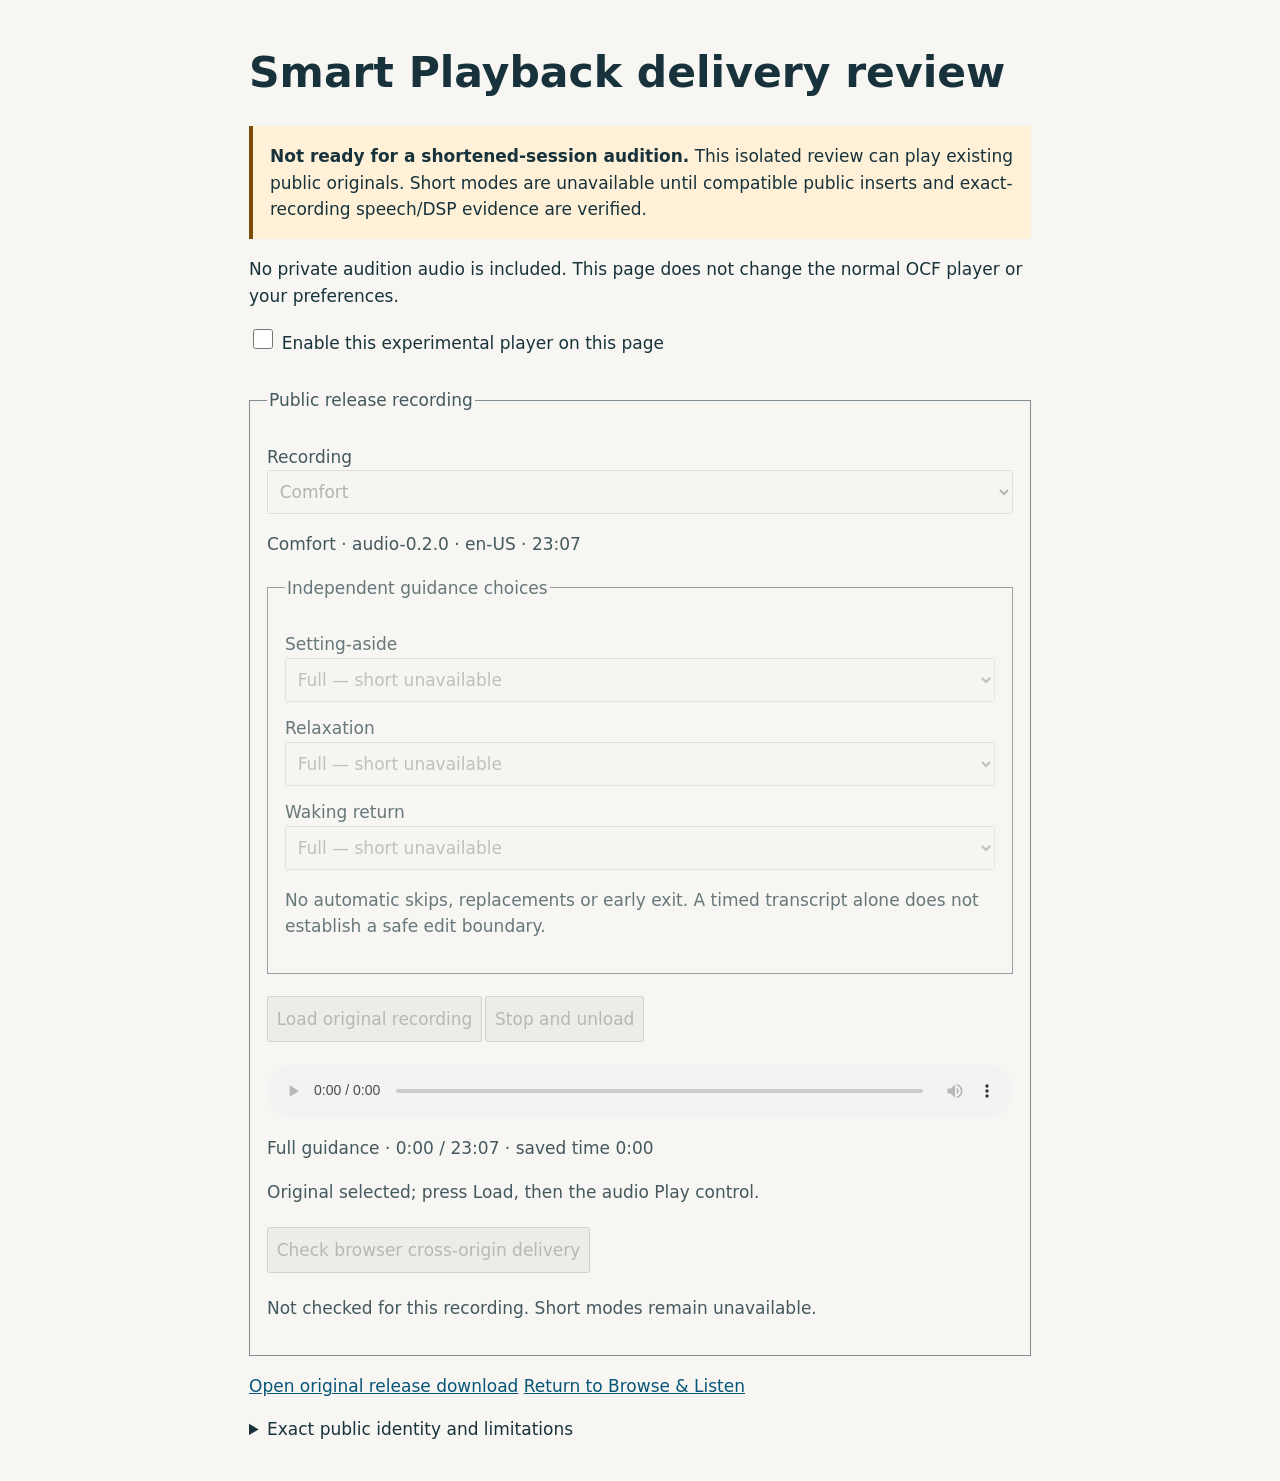
==== site/experiments/smart-playback/preview.html @ f5033d9a "Add isolated public Smart Playback delivery review with unsafe modes gated" ====
<!doctype html><html lang="en"><head><meta charset="utf-8"><meta name="viewport" content="width=device-width,initial-scale=1"><meta name="robots" content="noindex,nofollow"><meta name="referrer" content="no-referrer"><title>Smart Playback delivery review — OCF experiment</title><link rel="stylesheet" href="./review.css"></head><body><main id="main">
<h1>Smart Playback delivery review</h1><p class="notice"><strong>Not ready for a shortened-session audition.</strong> This isolated review can play existing public originals. Short modes are unavailable until compatible public inserts and exact-recording speech/DSP evidence are verified.</p>
<p>No private audition audio is included. This page does not change the normal OCF player or your preferences.</p>
<label class="opt"><input id="enable" type="checkbox"> Enable this experimental player on this page</label>
<fieldset id="controls" disabled><legend>Public release recording</legend><label>Recording <select id="recording"></select></label><p id="identity"></p>
<fieldset><legend>Independent guidance choices</legend><label>Setting-aside <select id="setting-aside" disabled><option>Full — short unavailable</option></select></label><label>Relaxation <select id="relaxation" disabled><option>Full — short unavailable</option></select></label><label>Waking return <select id="return" disabled><option>Full — short unavailable</option></select></label><p id="eligibility">No automatic skips, replacements or early exit. A timed transcript alone does not establish a safe edit boundary.</p></fieldset>
<button id="load" type="button">Load original recording</button><button id="stop" type="button">Stop and unload</button><audio id="audio" controls preload="none" aria-label="Original public release recording"></audio><p id="timing">Full guidance · saved time 0:00</p><p id="status" role="status">Enable the player to inspect a recording. Nothing plays automatically.</p>
<button id="probe" type="button">Check browser cross-origin delivery</button><p id="delivery" role="status">Not checked. Native playback and Web Audio access are separate capabilities.</p>
</fieldset><p><a id="download" hidden>Open original release download</a> <a href="../../functions/">Return to Browse &amp; Listen</a></p><details><summary>Exact public identity and limitations</summary><pre id="provenance"></pre><p>Hashes identify the published asset; this page does not download the entire recording to re-hash it. A successful network probe is not editorial approval. GitHub redirects may permit native playback while blocking fetch/Web Audio. No proxy or rehosting is used.</p><p>Only Full Guidance is available in this draft. The local private prototype's successful listening comparison does not establish browser transition quality or compatibility with this release.</p></details>
<noscript>This review needs JavaScript. The ordinary website and original release downloads remain available.</noscript></main><script type="module" src="./review.mjs"></script></body></html>
---- site/experiments/smart-playback/review.css ----
:root{color-scheme:light dark;font:17px/1.55 system-ui,sans-serif}body{margin:0;background:#f7f6f2;color:#17323b}main{max-width:46rem;margin:auto;padding:1.2rem}h1{line-height:1.15;font-size:clamp(1.8rem,5vw,2.5rem)}.notice{border-left:4px solid #7e4c09;padding:1rem;background:#fff1d8}label{display:block;margin:.8rem 0}fieldset{margin:1rem 0;padding:1rem;border:1px solid #64747b;min-width:0}select,button,audio{max-width:100%;font:inherit}select,audio{display:block;width:100%}select,button{min-height:44px;padding:.45rem}button{margin:.3rem .2rem .3rem 0}input{width:1.2rem;height:1.2rem}.opt{min-height:44px}a{color:#075579}a:focus-visible,button:focus-visible,select:focus-visible,input:focus-visible,summary:focus-visible{outline:3px solid #bd4b00;outline-offset:3px}pre{white-space:pre-wrap;overflow-wrap:anywhere;font-size:.8rem}audio{margin:1rem 0}summary{cursor:pointer;min-height:44px}fieldset:disabled{opacity:.8}@media(prefers-color-scheme:dark){body{background:#14242b;color:#eef5f6}.notice{background:#3c2f1b}a{color:#93d7ff}}
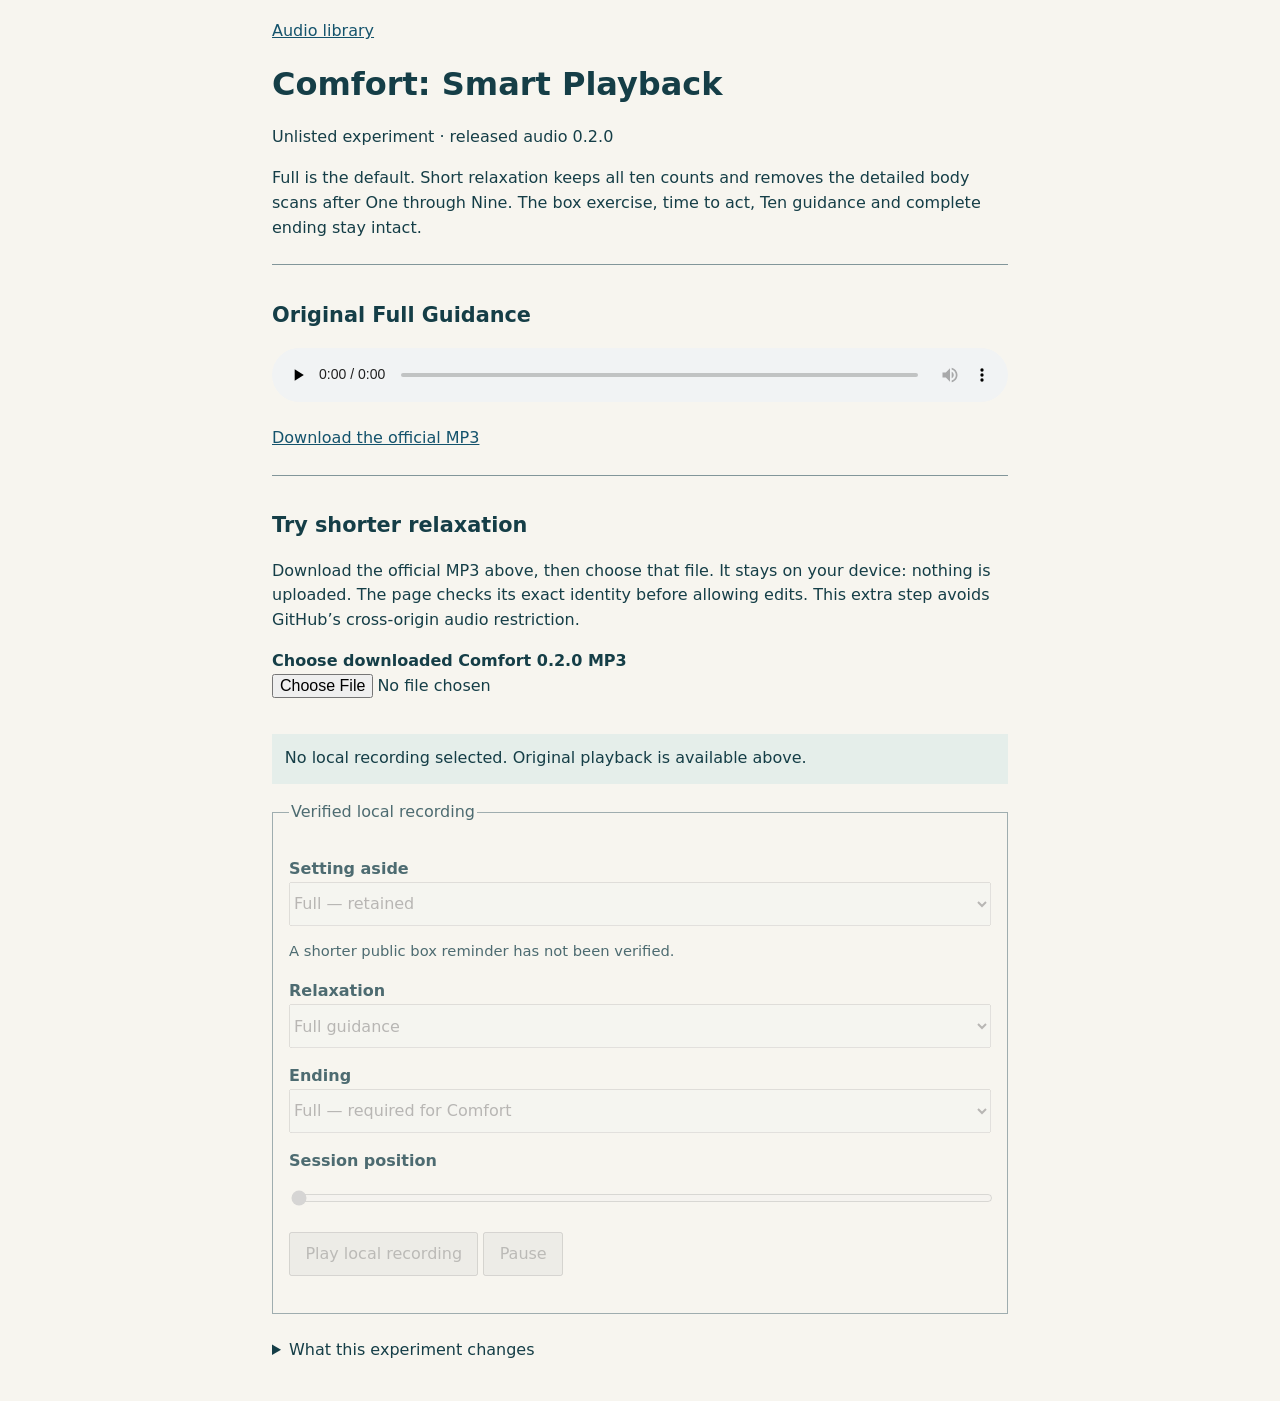
==== commit a06e6a5b: "Enable verified local-file Comfort relaxation experiment" ====
--- a/site/experiments/smart-playback/preview.html
+++ b/site/experiments/smart-playback/preview.html
@@ -1,10 +1 @@
-<!doctype html><html lang="en"><head><meta charset="utf-8"><meta name="viewport" content="width=device-width,initial-scale=1"><meta name="robots" content="noindex,nofollow"><meta name="referrer" content="no-referrer"><title>Smart Playback delivery review — OCF experiment</title><link rel="stylesheet" href="./review.css"></head><body><main id="main">
-<h1>Smart Playback delivery review</h1><p class="notice"><strong>Not ready for a shortened-session audition.</strong> This isolated review can play existing public originals. Short modes are unavailable until compatible public inserts and exact-recording speech/DSP evidence are verified.</p>
-<p>No private audition audio is included. This page does not change the normal OCF player or your preferences.</p>
-<label class="opt"><input id="enable" type="checkbox"> Enable this experimental player on this page</label>
-<fieldset id="controls" disabled><legend>Public release recording</legend><label>Recording <select id="recording"></select></label><p id="identity"></p>
-<fieldset><legend>Independent guidance choices</legend><label>Setting-aside <select id="setting-aside" disabled><option>Full — short unavailable</option></select></label><label>Relaxation <select id="relaxation" disabled><option>Full — short unavailable</option></select></label><label>Waking return <select id="return" disabled><option>Full — short unavailable</option></select></label><p id="eligibility">No automatic skips, replacements or early exit. A timed transcript alone does not establish a safe edit boundary.</p></fieldset>
-<button id="load" type="button">Load original recording</button><button id="stop" type="button">Stop and unload</button><audio id="audio" controls preload="none" aria-label="Original public release recording"></audio><p id="timing">Full guidance · saved time 0:00</p><p id="status" role="status">Enable the player to inspect a recording. Nothing plays automatically.</p>
-<button id="probe" type="button">Check browser cross-origin delivery</button><p id="delivery" role="status">Not checked. Native playback and Web Audio access are separate capabilities.</p>
-</fieldset><p><a id="download" hidden>Open original release download</a> <a href="../../functions/">Return to Browse &amp; Listen</a></p><details><summary>Exact public identity and limitations</summary><pre id="provenance"></pre><p>Hashes identify the published asset; this page does not download the entire recording to re-hash it. A successful network probe is not editorial approval. GitHub redirects may permit native playback while blocking fetch/Web Audio. No proxy or rehosting is used.</p><p>Only Full Guidance is available in this draft. The local private prototype's successful listening comparison does not establish browser transition quality or compatibility with this release.</p></details>
-<noscript>This review needs JavaScript. The ordinary website and original release downloads remain available.</noscript></main><script type="module" src="./review.mjs"></script></body></html>
+<!doctype html><html lang="en"><head><meta charset="utf-8"><meta name="viewport" content="width=device-width, initial-scale=1"><meta name="robots" content="noindex,nofollow"><meta name="referrer" content="no-referrer"><title>Comfort · Smart Playback experiment</title><link rel="stylesheet" href="./review.css"></head><body><main><a href="../../">Audio library</a><h1>Comfort: Smart Playback</h1><p>Unlisted experiment · released audio 0.2.0</p><p>Full is the default. Short relaxation keeps all ten counts and removes the detailed body scans after One through Nine. The box exercise, time to act, Ten guidance and complete ending stay intact.</p><section aria-labelledby="original-title"><h2 id="original-title">Original Full Guidance</h2><audio id="original" controls preload="none" aria-label="Original Comfort audio"></audio><p><a id="download">Download the official MP3</a></p></section><section aria-labelledby="local-title"><h2 id="local-title">Try shorter relaxation</h2><p>Download the official MP3 above, then choose that file. It stays on your device: nothing is uploaded. The page checks its exact identity before allowing edits. This extra step avoids GitHub’s cross-origin audio restriction.</p><label for="file">Choose downloaded Comfort 0.2.0 MP3</label><input id="file" type="file" disabled accept=".mp3,audio/mpeg"><p id="status" role="status" aria-live="polite">No local recording selected. Original playback is available above.</p><fieldset id="controls" disabled><legend>Verified local recording</legend><label for="preparation">Setting aside</label><select id="preparation" disabled><option>Full — retained</option></select><p class="help">A shorter public box reminder has not been verified.</p><label for="relaxation">Relaxation</label><select id="relaxation"><option value="full">Full guidance</option><option value="short">Short — all ten counts</option></select><label for="return">Ending</label><select id="return" disabled><option>Full — required for Comfort</option></select><p id="timing"></p><label for="seek">Session position</label><input id="seek" type="range" min="0" step="0.1" value="0"><div class="buttons"><button id="play">Play local recording</button><button id="pause">Pause</button></div><p id="output"></p></fieldset><audio id="a" preload="none"></audio><audio id="b" preload="none"></audio></section><details><summary>What this experiment changes</summary><p>It plays two buffered portions of the same verified public MP3 with short stereo crossfades. It does not synthesize a voice, download another full track, alter your file, or add new narration. Mode changes pause playback. Leaving the page stops playback; settings are not saved.</p><p>No Quick Return is offered. This is an engineering audition, not a new official audio edition. Mobile browser emulation is tested; physical phone listening remains to be checked.</p><p>The original recording remains available if local playback is unavailable. This page has no analytics, account, uploads, or service worker.</p><p id="identity"></p></details></main><script type="module" src="./review.mjs"></script></body></html>
--- a/site/experiments/smart-playback/review.css
+++ b/site/experiments/smart-playback/review.css
@@ -1 +1 @@
-:root{color-scheme:light dark;font:17px/1.55 system-ui,sans-serif}body{margin:0;background:#f7f6f2;color:#17323b}main{max-width:46rem;margin:auto;padding:1.2rem}h1{line-height:1.15;font-size:clamp(1.8rem,5vw,2.5rem)}.notice{border-left:4px solid #7e4c09;padding:1rem;background:#fff1d8}label{display:block;margin:.8rem 0}fieldset{margin:1rem 0;padding:1rem;border:1px solid #64747b;min-width:0}select,button,audio{max-width:100%;font:inherit}select,audio{display:block;width:100%}select,button{min-height:44px;padding:.45rem}button{margin:.3rem .2rem .3rem 0}input{width:1.2rem;height:1.2rem}.opt{min-height:44px}a{color:#075579}a:focus-visible,button:focus-visible,select:focus-visible,input:focus-visible,summary:focus-visible{outline:3px solid #bd4b00;outline-offset:3px}pre{white-space:pre-wrap;overflow-wrap:anywhere;font-size:.8rem}audio{margin:1rem 0}summary{cursor:pointer;min-height:44px}fieldset:disabled{opacity:.8}@media(prefers-color-scheme:dark){body{background:#14242b;color:#eef5f6}.notice{background:#3c2f1b}a{color:#93d7ff}}
+:root{color-scheme:light dark;font-family:system-ui,sans-serif;line-height:1.55}body{margin:0;background:#f7f5ef;color:#153e47}main{max-width:46rem;margin:auto;padding:1.2rem}a{color:#14536c}h1{line-height:1.2}h2{font-size:1.3rem}section{margin:1.5rem 0;padding-top:1rem;border-top:1px solid #82969a}audio{width:100%}audio:not([controls]){display:none}label{display:block;font-weight:650;margin-top:1rem}input,select,button{font:inherit;max-width:100%;box-sizing:border-box;min-height:44px}select,input[type=range]{width:100%}fieldset{margin:1rem 0;padding:1rem;border:1px solid #82969a}button{padding:.45rem .9rem;margin:.3rem .3rem .3rem 0}fieldset:disabled{opacity:.75}.help{font-size:.92rem}#status{padding:.8rem;background:#e5eeea}details{margin-top:1.5rem}summary{min-height:44px;cursor:pointer}:focus-visible{outline:3px solid #b54c10;outline-offset:3px}#identity{overflow-wrap:anywhere;font-size:.85rem}@media(prefers-color-scheme:dark){body{background:#10282e;color:#f0eee6}a{color:#a8d7e8}#status{background:#254047}}
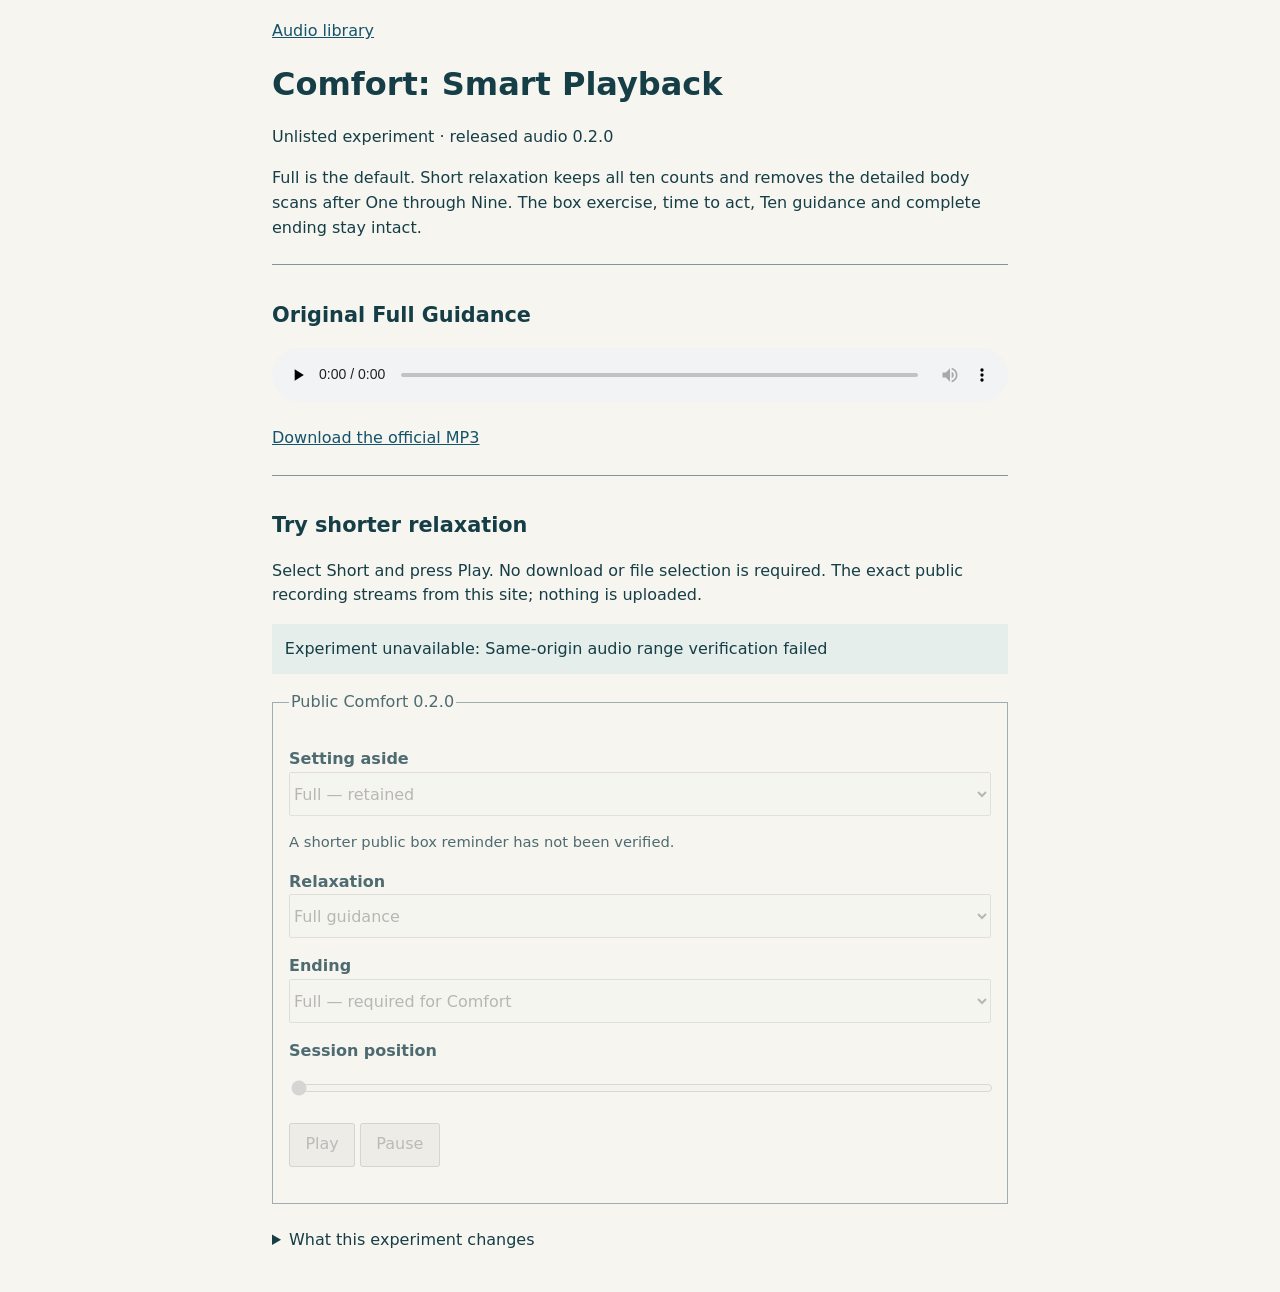
==== commit 35c66c3d: "Stream exact public Comfort audio in isolated playback experiment" ====
--- a/site/experiments/smart-playback/preview.html
+++ b/site/experiments/smart-playback/preview.html
@@ -1 +1 @@
-<!doctype html><html lang="en"><head><meta charset="utf-8"><meta name="viewport" content="width=device-width, initial-scale=1"><meta name="robots" content="noindex,nofollow"><meta name="referrer" content="no-referrer"><title>Comfort · Smart Playback experiment</title><link rel="stylesheet" href="./review.css"></head><body><main><a href="../../">Audio library</a><h1>Comfort: Smart Playback</h1><p>Unlisted experiment · released audio 0.2.0</p><p>Full is the default. Short relaxation keeps all ten counts and removes the detailed body scans after One through Nine. The box exercise, time to act, Ten guidance and complete ending stay intact.</p><section aria-labelledby="original-title"><h2 id="original-title">Original Full Guidance</h2><audio id="original" controls preload="none" aria-label="Original Comfort audio"></audio><p><a id="download">Download the official MP3</a></p></section><section aria-labelledby="local-title"><h2 id="local-title">Try shorter relaxation</h2><p>Download the official MP3 above, then choose that file. It stays on your device: nothing is uploaded. The page checks its exact identity before allowing edits. This extra step avoids GitHub’s cross-origin audio restriction.</p><label for="file">Choose downloaded Comfort 0.2.0 MP3</label><input id="file" type="file" disabled accept=".mp3,audio/mpeg"><p id="status" role="status" aria-live="polite">No local recording selected. Original playback is available above.</p><fieldset id="controls" disabled><legend>Verified local recording</legend><label for="preparation">Setting aside</label><select id="preparation" disabled><option>Full — retained</option></select><p class="help">A shorter public box reminder has not been verified.</p><label for="relaxation">Relaxation</label><select id="relaxation"><option value="full">Full guidance</option><option value="short">Short — all ten counts</option></select><label for="return">Ending</label><select id="return" disabled><option>Full — required for Comfort</option></select><p id="timing"></p><label for="seek">Session position</label><input id="seek" type="range" min="0" step="0.1" value="0"><div class="buttons"><button id="play">Play local recording</button><button id="pause">Pause</button></div><p id="output"></p></fieldset><audio id="a" preload="none"></audio><audio id="b" preload="none"></audio></section><details><summary>What this experiment changes</summary><p>It plays two buffered portions of the same verified public MP3 with short stereo crossfades. It does not synthesize a voice, download another full track, alter your file, or add new narration. Mode changes pause playback. Leaving the page stops playback; settings are not saved.</p><p>No Quick Return is offered. This is an engineering audition, not a new official audio edition. Mobile browser emulation is tested; physical phone listening remains to be checked.</p><p>The original recording remains available if local playback is unavailable. This page has no analytics, account, uploads, or service worker.</p><p id="identity"></p></details></main><script type="module" src="./review.mjs"></script></body></html>
+<!doctype html><html lang="en"><head><meta charset="utf-8"><meta name="viewport" content="width=device-width, initial-scale=1"><meta name="robots" content="noindex,nofollow"><meta name="referrer" content="no-referrer"><title>Comfort · Smart Playback experiment</title><link rel="stylesheet" href="./review.css"></head><body><main><a href="../../">Audio library</a><h1>Comfort: Smart Playback</h1><p>Unlisted experiment · released audio 0.2.0</p><p>Full is the default. Short relaxation keeps all ten counts and removes the detailed body scans after One through Nine. The box exercise, time to act, Ten guidance and complete ending stay intact.</p><section aria-labelledby="original-title"><h2 id="original-title">Original Full Guidance</h2><audio id="original" controls preload="none" aria-label="Original Comfort audio"></audio><p><a id="download">Download the official MP3</a></p></section><section aria-labelledby="local-title"><h2 id="local-title">Try shorter relaxation</h2><p>Select Short and press Play. No download or file selection is required. The exact public recording streams from this site; nothing is uploaded.</p><p id="status" role="status" aria-live="polite">Checking the experimental audio stream…</p><fieldset id="controls" disabled><legend>Public Comfort 0.2.0</legend><label for="preparation">Setting aside</label><select id="preparation" disabled><option>Full — retained</option></select><p class="help">A shorter public box reminder has not been verified.</p><label for="relaxation">Relaxation</label><select id="relaxation"><option value="full">Full guidance</option><option value="short">Short — all ten counts</option></select><label for="return">Ending</label><select id="return" disabled><option>Full — required for Comfort</option></select><p id="timing"></p><label for="seek">Session position</label><input id="seek" type="range" min="0" step="0.1" value="0"><div class="buttons"><button id="play">Play</button><button id="pause">Pause</button></div><p id="output"></p></fieldset><audio id="a" preload="none"></audio><audio id="b" preload="none"></audio></section><details><summary>What this experiment changes</summary><p>It plays two buffered portions of the same verified public MP3 with short stereo crossfades. It does not synthesize a voice, download another full track, alter the original recording, or add new narration. Mode changes pause playback. Leaving the page stops playback; settings are not saved.</p><p>No Quick Return is offered. This is an engineering audition, not a new official audio edition. Please compare on your phone; browser emulation cannot establish physical device playback quality.</p><p>The original recording remains available if experimental playback is unavailable. This page has no analytics, account, uploads, or service worker.</p><p id="identity"></p></details></main><script type="module" src="./review.mjs?v=stream-1"></script></body></html>
